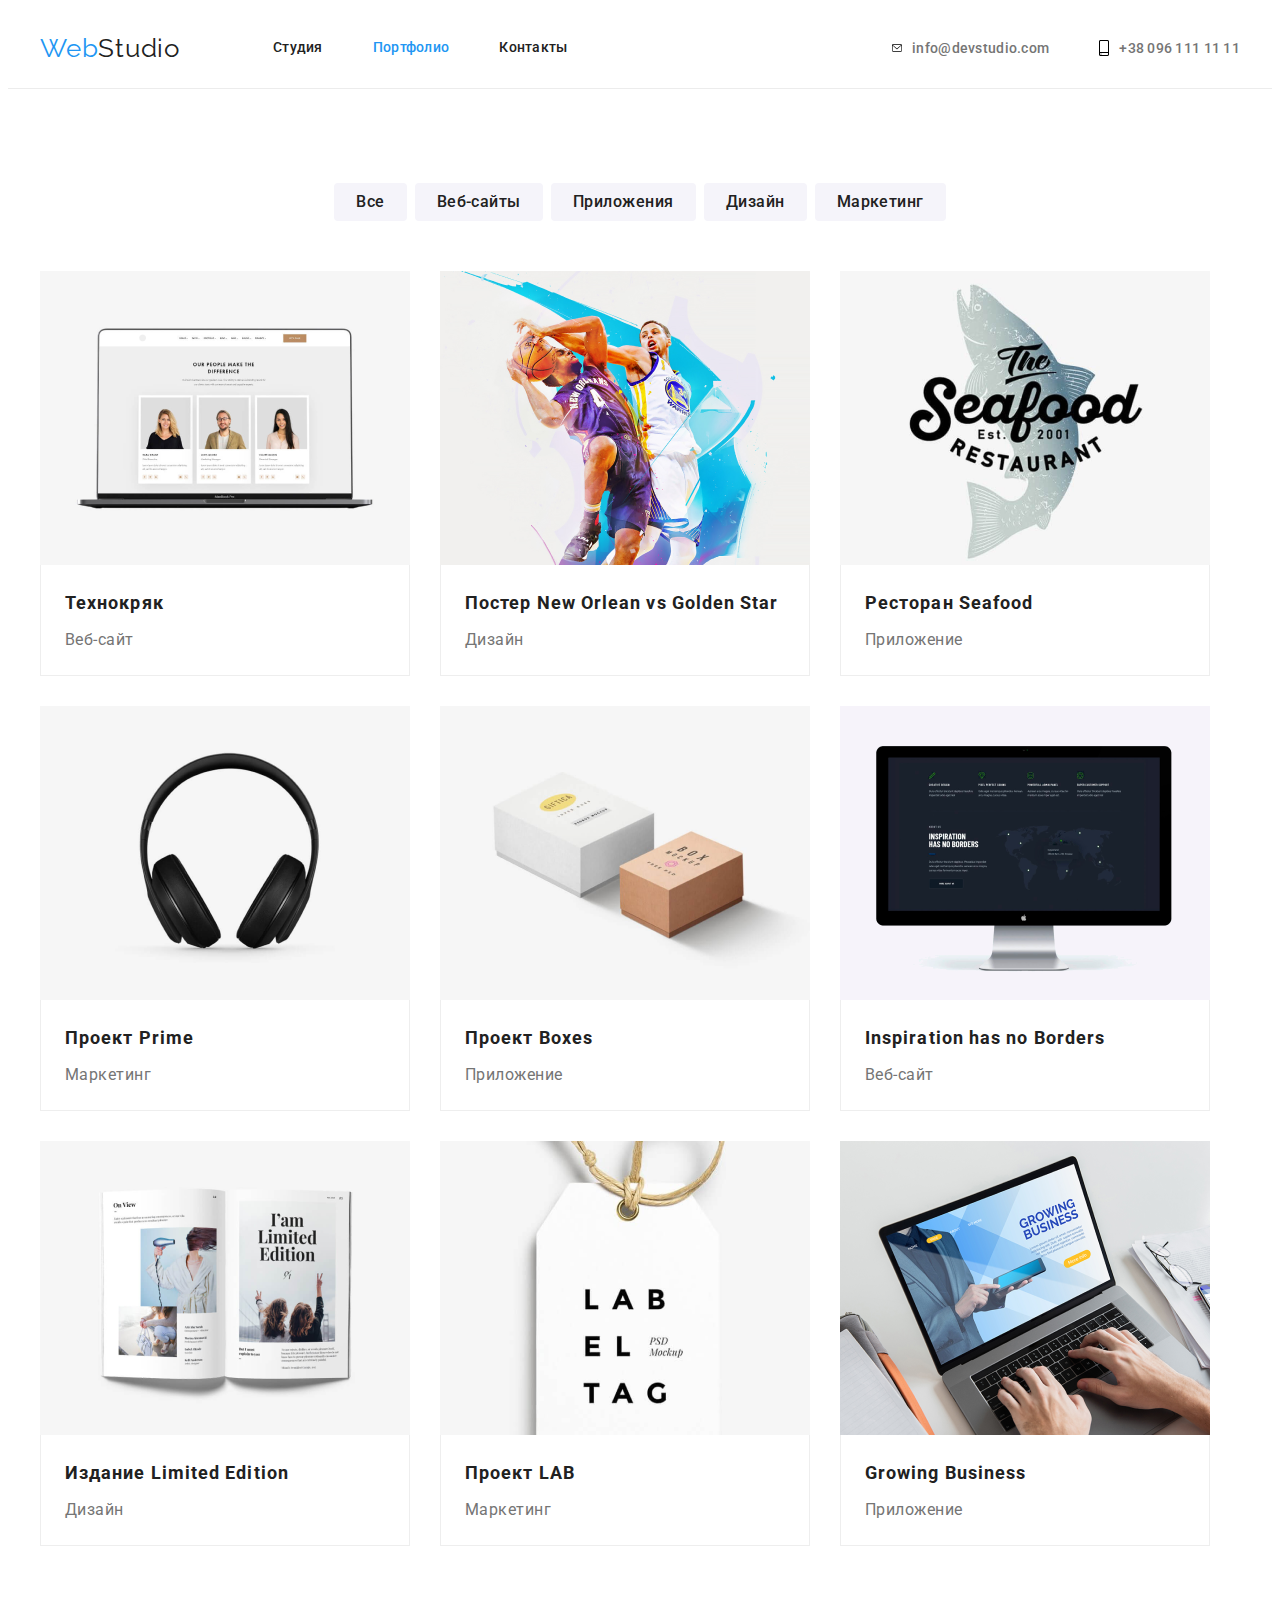
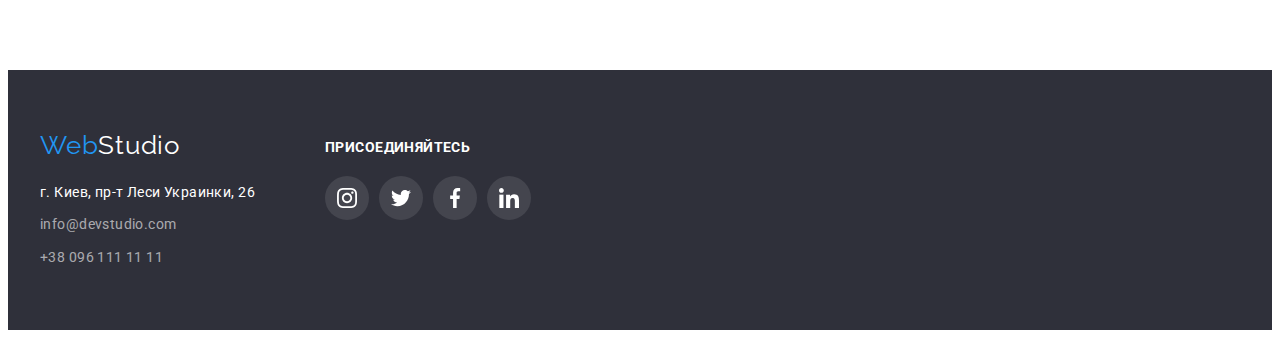
==== portfolio.html @ 453e437d "homework4" ====
<!DOCTYPE html>
<html lang="en">
  <head>
    <meta charset="UTF-8" />
    <meta http-equiv="X-UA-Compatible" content="IE=edge" />
    <meta name="viewport" content="width=device-width, initial-scale=1.0" />
    <title>Portfolio</title>
	<link rel="stylesheet" href="https://cdnjs.cloudflare.com/ajax/libs/modern-normalize/1.1.0/modern-normalize.min.css"
    integrity="sha512-wpPYUAdjBVSE4KJnH1VR1HeZfpl1ub8YT/NKx4PuQ5NmX2tKuGu6U/JRp5y+Y8XG2tV+wKQpNHVUX03MfMFn9Q=="
    crossorigin="anonymous" referrerpolicy="no-referrer" />
    <link rel="preconnect" href="https://fonts.googleapis.com" />
    <link rel="preconnect" href="https://fonts.gstatic.com" crossorigin />
    <link
      href="https://fonts.googleapis.com/css2?family=Raleway:wght@700&family=Roboto:wght@400;500;700;900&display=swap"
      rel="stylesheet"
    />
    <link rel="stylesheet" href="./css/styles.css " />
  </head>
  <body>
    <header class="header">
    <div class="container header-container">
      <a class="logo link" href="">Web<span>Studio</span></a>
      <nav>
        <ul class="site-nav list">
          <li class="item"><a href="./index.html" class="link">Студия</a></li>
          <li class="item"><a href="./portfolio.html " class="link current">Портфолио</a></li>
          <li class="item"><a href="" class="link">Контакты</a></li>
        </ul>
      </nav>
      <div class="contact">
				<a href="mailto:info@devstudio.com" class="link contact-link">
					<svg class="header-icon" width="10" height="16">
						<use href="./images/icons.svg#icon-envelope-hover"></use>
					</svg>
					info@devstudio.com</a>
				<a href="tel:+380961111111" class="link contact-link"><svg class="header-icon" width="10" height="16">
						<use href="./images/icons.svg#icon-smartphone"></use>
					</svg>
					+38 096 111 11 11
				</a>
			</div>
    </div>

  </header>


    <main>
	
      <section class="portfolio">
		<div class="container">
			 <ul class="list button-box porfolio-filter">
        <li class="button-item secondary">Все</li>
        <li class="button-item secondary">Веб-сайты</li>
        <li class="button-item secondary">Приложения</li>
        <li class="button-item secondary">Дизайн</li>
        <li class="button-item secondary">Маркетинг</li>
      </ul>
        <ul class="portfolio-box list">
          <li class="portfolio-card">
            <a href="" class="link portfolio-link">
              <img src="./images/portfolio/img1.png" width="370" alt="дисплей" />
              <div class="portfolio-info">
			  <h2 class="portfolio-title">Технокряк</h2>
              <p class="portfolio-text">Веб-сайт</p>
			  </div>
            </a>
          </li>

          <li class="portfolio-card">
            <a href="" class="link portfolio-link">
              <img src="./images/portfolio/img2.png" width="370" alt="баскетбол" />
              <div class="portfolio-info">
				<h2 class="portfolio-title">Постер New Orlean vs Golden Star</h2>
              <p class="portfolio-text">Дизайн</p>
			  </div>
            </a>
          </li>

          <li class="portfolio-card">
            <a href="" class="link portfolio-link">
              <img src="./images/portfolio/img3.png" width="370" alt="морепродукты" />
              <div class="portfolio-info">
			  <h2 class="portfolio-title">Ресторан Seafood</h2>
              <p class="portfolio-text">Приложение</p>
			  </div>
            </a>
          </li>

          <li class="portfolio-card">
            <a href="" class="link portfolio-link">
              <img src="./images/portfolio/img4.png" width="370"  alt="наушники" />
              <div class="portfolio-info">
			  <h2 class="portfolio-title">Проект Prime</h2>
              <p class="portfolio-text">Маркетинг</p>
			  </div>
            </a>
          </li>

          <li class="portfolio-card">
            <a href="" class="link portfolio-link">
              <img src="./images/portfolio/img5.png"  width="370"alt="коробки" />
             <div class="portfolio-info">
			  <h2 class="portfolio-title">Проект Boxes</h2>
              <p class="portfolio-text">Приложение</p>
			  </div>
            </a>
          </li>

          <li class="portfolio-card">
            <a href="" class="link portfolio-link">
              <img src="./images/portfolio/img6.png" width="370"  alt="монитор" />
              <div class="portfolio-info">
			  <h2 class="portfolio-title">Inspiration has no Borders</h2>
              <p class="portfolio-text">Веб-сайт</p>
			  </div>
            </a>
          </li>

          <li class="portfolio-card">
            <a href="" class="link portfolio-link">
              <img src="./images/portfolio/img7.png" width="370" alt="журнал" />
              <div class="portfolio-info">
			  <h2 class="portfolio-title">Издание Limited Edition</h2>
              <p class="portfolio-text">Дизайн</p>
			  </div>
            </a>
          </li>

          <li class="portfolio-card">
            <a href="" class="link portfolio-link">
              <img src="./images/portfolio/img8 (2).png" width="370" alt="тег" />
               <div class="portfolio-info">
			  <h2 class="portfolio-title">Проект LAB</h2>
              <p class="portfolio-text">Маркетинг</p>
			  </div>
            </a>
          </li>

          <li class="portfolio-card">
            <a href="" class="link portfolio-link">
              <img src="./images/portfolio/img9.png" width="370" alt="ноутбук" />
               <div class="portfolio-info">
			  <h2 class="portfolio-title">Growing Business</h2>
              <p class="portfolio-text">Приложение</p>
			  </div>
            </a>
          </li>
        </ul>
		</div>
      </section>
    </main>

    	<footer class="footer">
		<div class="container">
		<div class="footer-info">
		<div class="address">
				<a class="logo link logo-footer" href="">Web<span>Studio</span></a>
				<address>
					<p class="address-name">г. Киев, пр-т Леси Украинки, 26</p>

					<ul class="list">
						<li class="footer-item"><a href="mailto:info@devstudio.com"
								class="footer-link">info@devstudio.com</a></li>
						<li class="footer-item"><a href="tel:+380961111111" class="footer-link">+38 096 111 11 11</a>
						</li>
					</ul>
					</address>
		      </div>


						<div class="join">
							<p class="join-title">ПРИСОЕДИНЯЙТЕСЬ</p>

								<ul class="social-media-footer list">
							<li class="social-footer-item">
								<a class="social-footer-link link" href="">
									<svg class="social-footer-icon" width="20" height="20">
										<use href="./images/icons.svg#icon-instagram-2"></use>
									</svg>
									</a>
							</li>

							<li class="social-footer-item">
								<a class="social-footer-link link" href="">
									<svg class="social-footer-icon" width="20" height="20">
										<use href="./images/icons.svg#icon-twitter-1"></use>
										</a>
									</svg>
							</li>

							<li class="social-footer-item">
								<a class="social-footer-link link" href="">
									<svg class="social-footer-icon" width="20" height="20">
										<use href="./images/icons.svg#icon-facebook-1"></use>
									</svg>
									</a>
							</li>

							<li class="social-footer-item">
								<a class="social-footer-link link" href="">
									<svg class="social-footer-icon" width="20" height="20">
										<use href="./images/icons.svg#icon-linkedin-1"></use>
									</svg>
									</a>
							</li>
						</ul>
						</div>
						</div>

				

		</div>
	</footer>
  </body>
</html>
---- css/styles.css ----
:root {
	--primary-text-color: #212121;
	--additional-tex-color: #757575;
	--white-color: #FFFFFF;
	--accent-color: #2196F3;
	--white-transparent: rgba(255, 255, 255, 0.6);
	--button-bg-color: #F5F4FA;

}

body {
	background-color: #FFFFFF;
	color: var(--primary-text-color);
	font-family: Roboto, sans-serif;
}

/* цвет текста основной #212121 */
/* цвет текста вторичный #757575*/
/* цвет текста белый #FFFFFF */
/* цвет текста акцентный #2196F3 */
/* цвет белый прозрачный  rgba(255, 255, 255, 0.6) */
/* цвет фона основной #FFFFFF */
/* цвет фона черный #2F303A */
/* цвет фона серый  #F5F4FA */

.container {
	width: 1200px;
	padding-left: 15px;
	padding-right: 15px;
	margin: 0 auto;
}

.list {
	list-style: none;
	padding: 0px;
	margin: 0px;
}

.link {
	text-decoration: none;
}

/* header */
.header {
	border-bottom: 1px solid #ECECEC;
}

.header span {
	color: var(--primary-text-color);
}

.header-container {
	display: flex;
	align-items: center;
}

.header-icon:hover{
fill: #2196F3;
}


.logo {
	display: inline-block;
	color: var(--accent-color);
	font-family: Raleway, sans-serif;
	font-size: 26px;
	line-height: 1.19;
	letter-spacing: 0.03em;
}

/* site nav */

.site-nav {
	display: flex;
	margin-left: 93px;
}

.site-nav .item+.item {
	margin-left: 50px;
}

.site-nav .link {
	display: block;
	padding-top: 32px;
	padding-bottom: 32px;

	color: var(--primary-text-color);
	font-weight: 500;
	font-size: 14px;
	line-height: 1.14;
	letter-spacing: 0.02em;

}

.site-nav .link:hover,
.site-nav .link:focus {
	color: var(--accent-color);
}

.site-nav .link.current {
	color: var(--accent-color);
}

.contact-link:hover .header-icon,
.contact-link:focus .header-icon{
	fill: #2196F3;
}

/* contact */


.contact {
	display: flex;
	align-items: center;
	margin: 0 0 0 auto;

}

.contact .link {
	color: var(--additional-tex-color);
	font-size: 14px;
	letter-spacing: 0.02em;
	display: flex;
	align-items: center;
}

.contact .link:hover,
.contact .link:focus {
	color: var(--accent-color);
}

.contact-link {
	margin-left: 50px;
	font-weight: 500;
}

.contact-link svg {
	margin: 0 10px 0 0;
}

.contact-link:first-child {
	margin: 0;
}

/* hero */

.hero {
	background-color: #2F303A;
	text-align: center;
	
}  

.overlay {
	height: 600px;
	outline: 1ps solid black;
	margin-left: auto;
	margin-right: auto;
	background-size: cover;
	background-repeat: no-repeat;
	background-position: center;
	background-image: linear-gradient(to right,
	rgba(47, 48, 58, 0.4),
	rgba(47, 48, 58, 0.4)),
	url(../images/background/background.jpg)
	; 

}
.hero-box {
	max-width: 696px;
	text-align: center;
	margin: 0 auto;
	padding: 200px 0;

	
}

.hero-title {
	margin-top: 0;
	margin-bottom: 30px;
	color: var(--white-color);
	font-weight: 900;
	font-size: 44px;
	line-height: 1.36;
	text-transform: uppercase;
	letter-spacing: 0.06em;

}

.hero-button {
	margin-bottom: 200px;
}

/* section */

.section-title {
	margin-top: 0px;
	margin-bottom: 0px;
	color: var(--primary-text-color);
	font-weight: 700;
	font-size: 36px;
	line-height: 1.16;
	text-align: center;
	letter-spacing: 0.03em;
}

/* features */

.features {
	padding: 94px 0 0;
}

.features-list {
	display: flex;
}

.features-item {
	margin: 0 30px 0 0;
	max-width: 270px;
}

.features-item:last-child {
	margin: 0;
}

.features-item::before{
	display: block;
	content:"";
	height: 120px;
	background-repeat: no-repeat;
 	background-size: contain;
	background-position: center;
	background-color: #F5F4FA ;
	background-size:auto;
	margin: 0 0 30px;
}

.icon-attention::before{
  background-image: url(../images/background/antenna\ 1.svg);
  
}

.icon-punctuality::before{
	background-image: url(../images/background/clock\ 1.svg);
}

.icon-planning::before{
	background-image: url(../images/background/diagram\ 1.svg);}



.icon-technologies::before{
	 background-image: url(../images/background/astronaut\ 1.svg);
}


.features-title {
	color: var(--primary-text-color);
	font-weight: 700;
	font-size: 14px;
	line-height: 1.14;
	text-transform: uppercase;
	letter-spacing: 0.03em;
	margin: 0 0 10px;
}

.features-text {
	color: var(--additional-tex-color);
	font-weight: 400;
	font-size: 14px;
	line-height: 1.71;
	letter-spacing: 0.03em;
	margin: 0;
}

/* services */

.services {
	padding: 94px 0;
}

.services-list {
	display: flex;
	margin-top: 50px;
}

.services-item+.services-item {
	margin-left: 30px;
}

/* team */
.team {
	background-color: #F5F4FA;
	padding: 94px 0;

}

.team-list {
	display: flex;
	margin-top: 50px;

}

.team-card{
	font-size: 0;
	box-shadow: 0px 1px 3px rgba(0, 0, 0, 0.12), 0px 1px 1px rgba(0, 0, 0, 0.14), 0px 2px 1px rgba(0, 0, 0, 0.2);
		border-radius: 0px 0px 4px 4px;
}

.team-card+.team-card {
	margin-left: 30px;
}

.team-name {
	margin: 0 0 10px;
	color: var(--primary-text-color);
	font-weight: 500;
	font-size: 16px;
	line-height: 1.18;
	letter-spacing: 0.03em;
	text-align: center;
}

.team-position {
	margin: 0;
	color: var(--additional-tex-color);
	font-weight: 400;
	font-size: 16px;
	line-height: 1.18;
	letter-spacing: 0.03em;
	text-align: center;
}

.team-info{
	margin: 0;
	padding: 30px 0;
	background-color: #fff;
}

/* social-media */

.social-media {
	display: flex;
	justify-content: center;
}

.social-media-item:not(last child) {
	margin-right: 10px;
}

.social-media-link{
	display: flex;
	align-items: center;
	justify-content: center;
	width: 44px;
	height: 44px;
	background-color: #fff;
	border-radius: 50px;
	border: 1px solid #FFFFFF
	
}

.social-media-icon{
	fill: #AFB1B8;
}

.social-media-link:hover,
.social-media-link:focus {
	background-color: var(--accent-color);
}

.social-media-link:hover .social-media-icon,
.social-media-link:focus .social-media-icon {
fill:#FFFFFF;
}

/* clients */

.clients {
	padding: 94px 0;
}

.clients-list{
	display: flex;
	justify-content: center;
	align-items: center;
	margin-top: 50px;
	margin-bottom: 94px;
	
}

.clients-item {
	margin-right: 30px;
}
.clients-item:last-child {
	margin: 0;

}
.clients-link {
	display: flex;
	align-items: center;
	justify-content: center;
	width: 170px; 
	height: 92px ;
	border: 1px solid #AFB1B8 ;
	border-radius:4px;
}

.clients-link:hover {
	border: 1px solid #2196F3;
}

.clients-link:hover .clients-icon,
.clients-link:focus .clients-icon {
	fill: #2196F3;
}

.clients-icon {
	fill:#AFB1B8 ;

}



/* footer */
.footer {
	background-color: #2F303A;
	padding: 60px 0;

}

.footer span {
	color: var(--white-color);
}

.footer-item {
	margin: 0 0 9px;
}

.footer-item:last-child {
	margin: 0;
}


.address-name {
	display: inline-block;
	color: var(--white-color);
	font-style: normal;
	font-weight: 400;
	font-size: 14px;
	line-height: 1.71;
	letter-spacing: 0.03em;
	margin: 0 0 9px;
}

.footer-link {
	display: inline-block;
	text-decoration: none;
	color: var(--white-transparent);
	font-style: normal;
	font-weight: 400;
	font-size: 14px;
	line-height: 1.71;
	letter-spacing: 0.03em;
}


.social-media-footer {
	display: flex;
	justify-content: left;
}

.social-footer-item:not(last child) {
	margin-right: 10px;
}

.social-footer-link {
	display: flex;
	align-items: center;
	justify-content: center;
	width: 44px;
	height: 44px;
	background-color:rgba(255, 255, 255, 0.1);
	border-radius: 50px;
	}

.social-footer-icon{
	fill: #fff;}

.social-footer-link:hover ,
.social-footer-link:focus {

	background-color: var(--accent-color) ;
}

.footer-info{
	display: flex;
}

.join{
	margin-left: 70px;
	}

.logo-footer{
	margin-bottom: 20px;
}

.join-title {
	display:inline-block;
	margin-top: 10px;
	margin-bottom: 20px;
	color: var(--white-color);
	font-weight: 700;
	font-size: 14px;
	line-height: 1.14;
	letter-spacing: 0.03em;
	text-align: left;
	vertical-align: center;
}

/* button */
.button {
	display: inline-block;
	padding: 10px 32px;
	min-width: 136px;

	font-family: inherit;
	font-weight: 500;
	font-size: 16px;
	line-height: 1.62;
	text-align: center;
	letter-spacing: 0.03em;
	border-radius: 4px;
	cursor: pointer;
}

.button-item.primary,
.button.primary {
	color: var(--white-color);
	background-color: var(--accent-color);
	border: transparent;
}

.button-item.secondary,
.button.secondary {
	color: var(--primary-text-color);
	background-color: var(--button-bg-color));
	border: transparent;
}

.button-item.secondary:hover,
.button-item.secondary:focus,
.button.secondary:hover,
.button.secondary:focus {
	color: var(--white-color);
	background-color: var(--accent-color);
	border: transparent;
}

.button-box {
	display: flex;
	justify-content: center;
}

.button-item {
	margin-left: 8px;
	font-size: 16px;
	line-height: 1.62;
	text-align: center;
	letter-spacing: 0.03em;
	border-radius: 4px;
	padding: 6px 22px;
	background-color:#F5F4FA;
	cursor: pointer;
	font-weight: 500;
}
.button-item:first-child {
margin: 0;

}
/* portfolio */

.porfolio-filter {

	margin: 0 0 50px;
}

.portfolio {
padding: 94px 0;
}

.portfolio h2 {
	color: var(--primary-text-color);
	font-weight: 700;
	font-size: 18px;
	line-height: 2;
	letter-spacing: 0.06em;
}

.portfolio p {
	color: var(--additional-tex-color);
	font-weight: 400;
	font-size: 16px;
	line-height: 1.87;
	letter-spacing: 0.03em;
}

.portfolio-box {
	display: flex;
	flex-wrap: wrap;
	margin: 0 -15px;
}

.portfolio-card {
	margin: 0 15px 30px;
	max-width: 370px;
}

.portfolio-info{
	border: 1px solid #EEEEEE;
	border-top: none;
	padding: 20px 24px;
}
.portfolio-link {
	font-size: 0;
	display: block;
}

.portfolio-title {
	margin: 0 0 4px;
}

.portfolio-text {
	margin: 0;
}
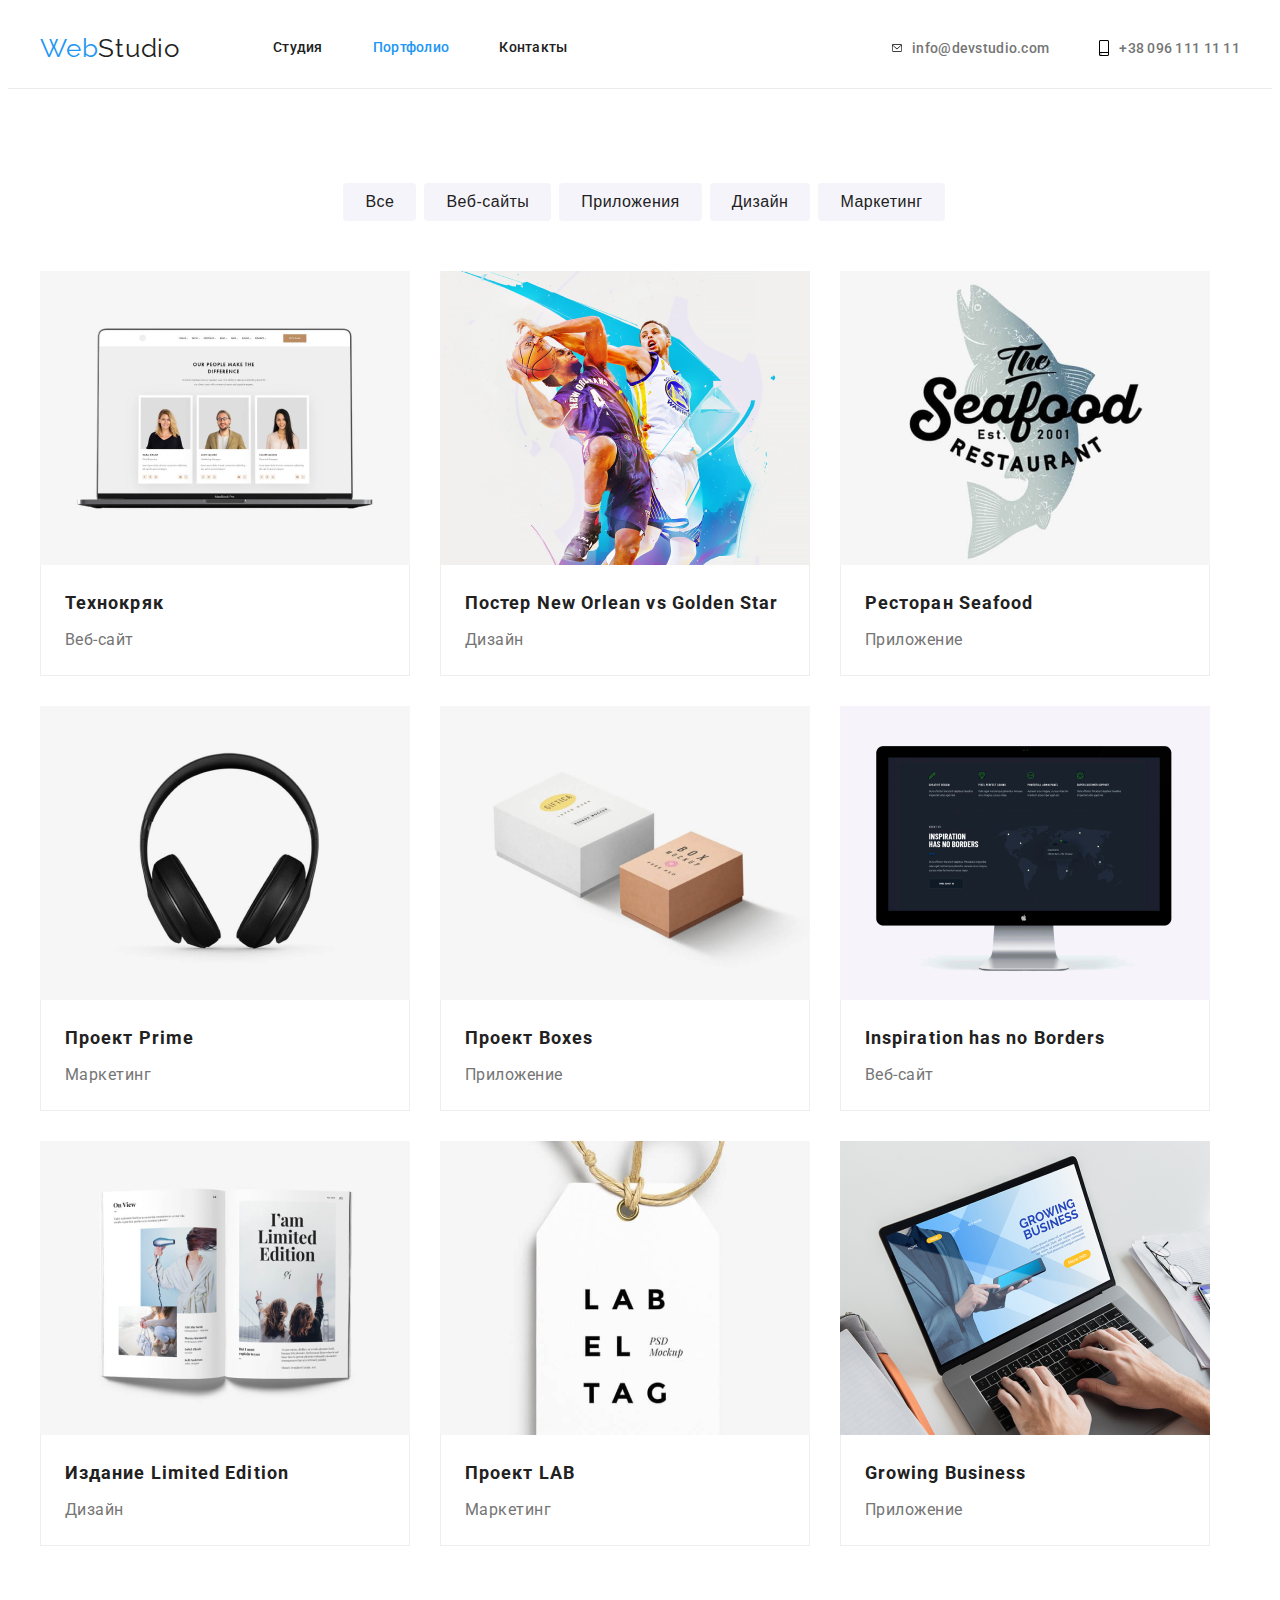
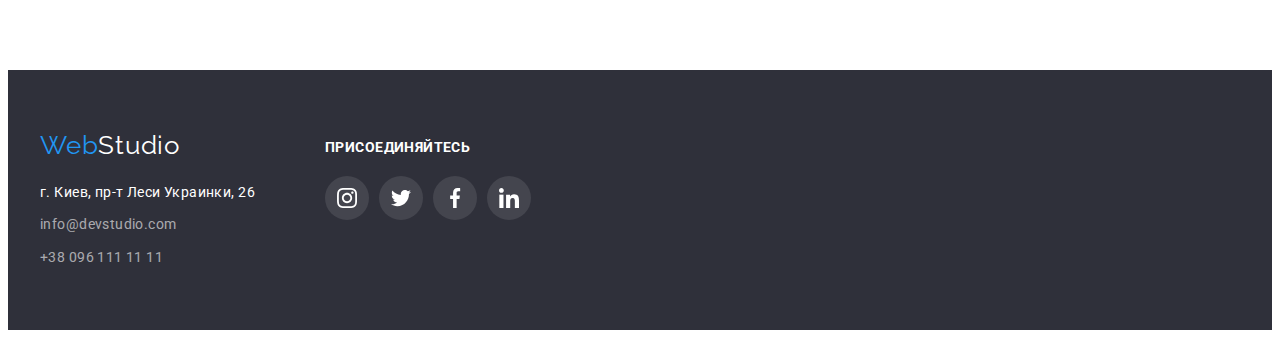
==== commit a6f8055d: "homework4" ====
--- a/portfolio.html
+++ b/portfolio.html
@@ -49,13 +49,17 @@
       <section class="portfolio">
 		<div class="container">
 			 <ul class="list button-box porfolio-filter">
-        <li class="button-item secondary">Все</li>
-        <li class="button-item secondary">Веб-сайты</li>
-        <li class="button-item secondary">Приложения</li>
-        <li class="button-item secondary">Дизайн</li>
-        <li class="button-item secondary">Маркетинг</li>
-      </ul>
-        <ul class="portfolio-box list">
+        
+		<li><button type="button" class="button-item secondary">Все</button></li>
+        <li><button type="button" class="button-item secondary">Веб-сайты</button></li>
+        <li><button type="button" class="button-item secondary">Приложения</button></li>
+        <li><button type="button" class="button-item secondary">Дизайн</button></li>
+        <li><button type="button" class="button-item secondary">Маркетинг</button></li>
+
+
+		 </ul>
+
+		 <ul class="portfolio-box list">
           <li class="portfolio-card">
             <a href="" class="link portfolio-link">
               <img src="./images/portfolio/img1.png" width="370" alt="дисплей" />
--- a/css/styles.css
+++ b/css/styles.css
@@ -232,6 +232,8 @@
 	background-color: #F5F4FA ;
 	background-size:auto;
 	margin: 0 0 30px;
+	border-radius: 4px;
+
 }
 
 .icon-attention::before{
@@ -322,6 +324,7 @@
 
 .team-position {
 	margin: 0;
+	margin-bottom: 16px;
 	color: var(--additional-tex-color);
 	font-weight: 400;
 	font-size: 16px;
@@ -384,7 +387,6 @@
 	justify-content: center;
 	align-items: center;
 	margin-top: 50px;
-	margin-bottom: 94px;
 	
 }
 
@@ -573,10 +575,7 @@
 	cursor: pointer;
 	font-weight: 500;
 }
-.button-item:first-child {
-margin: 0;
-
-}
+
 /* portfolio */
 
 .porfolio-filter {
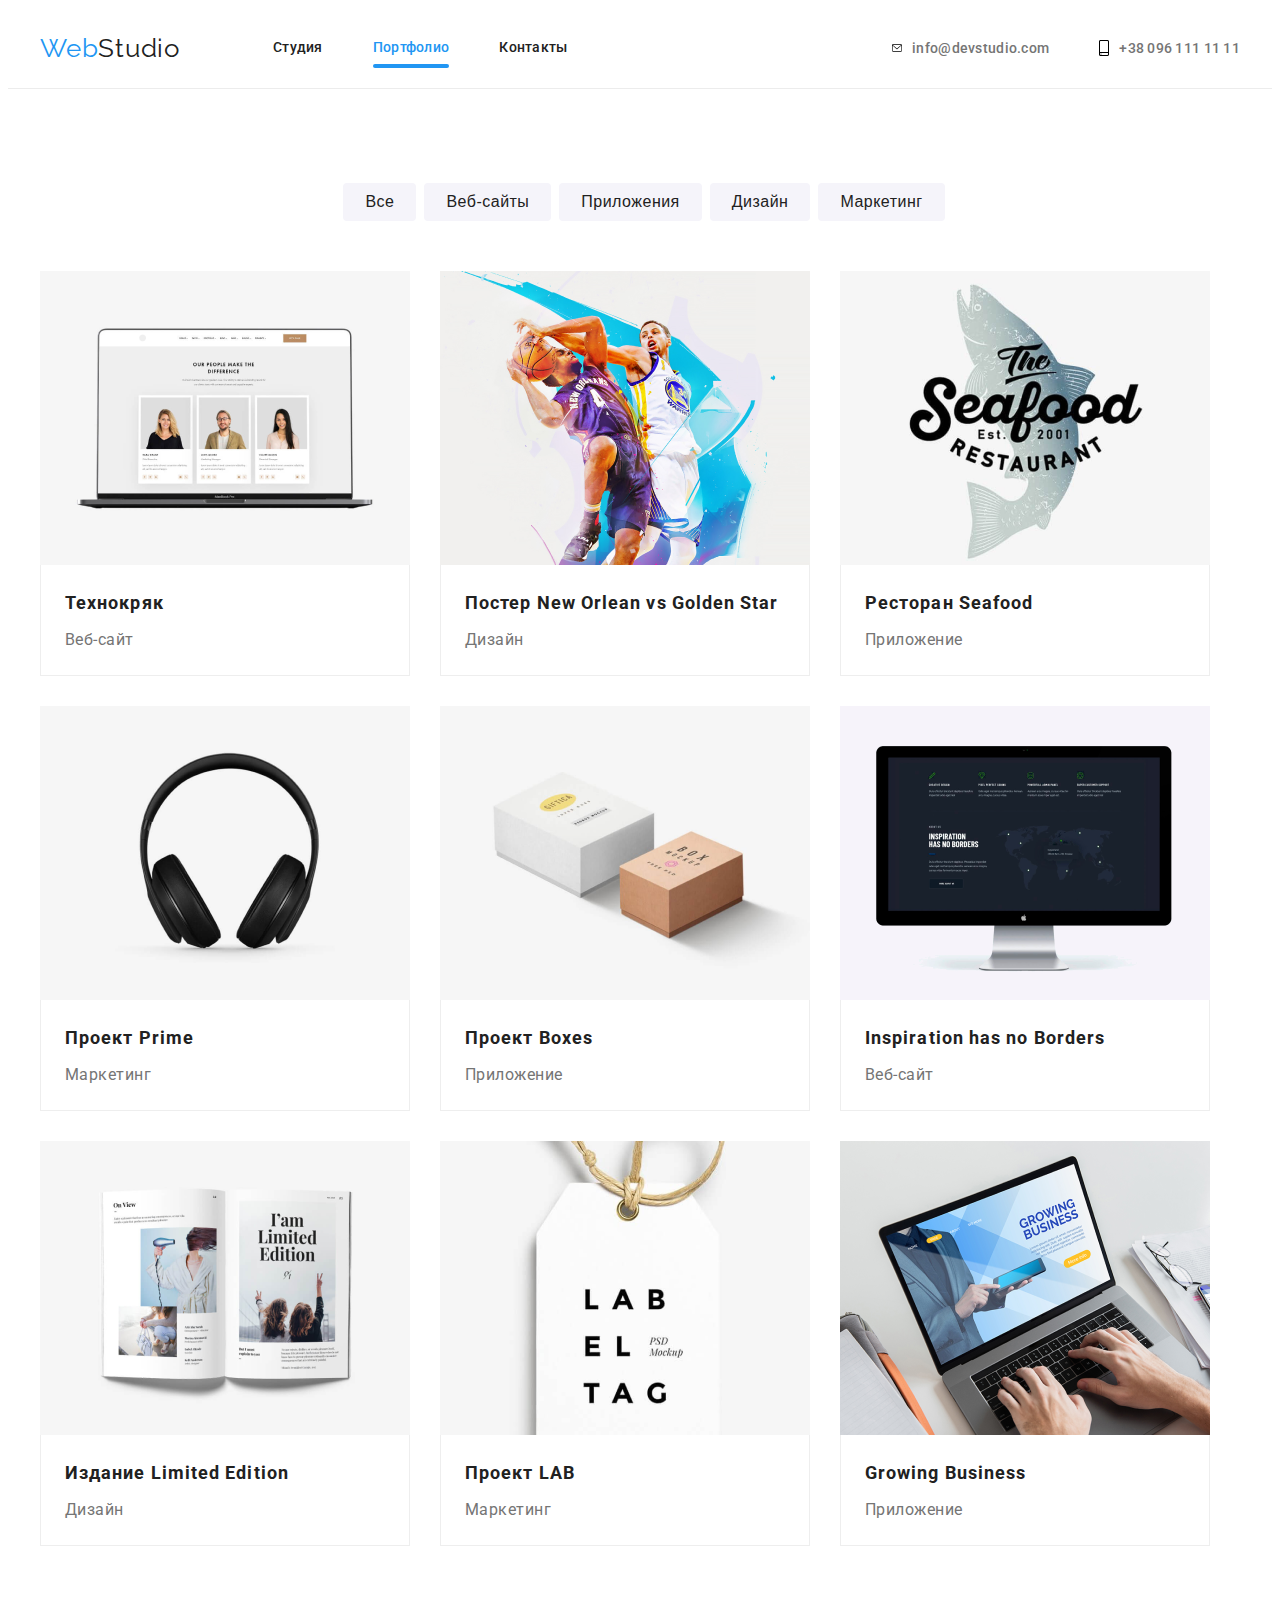
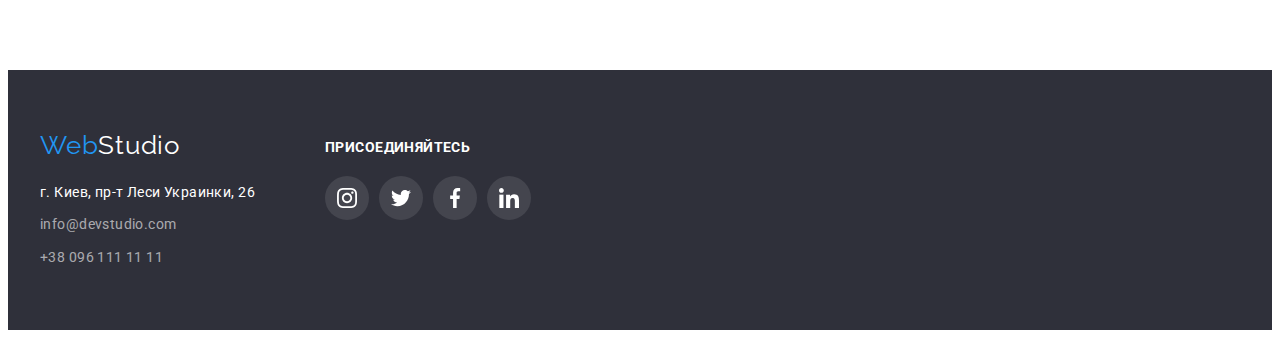
==== commit 0ab7870a: "homework5" ====
--- a/portfolio.html
+++ b/portfolio.html
@@ -14,6 +14,10 @@
       href="https://fonts.googleapis.com/css2?family=Raleway:wght@700&family=Roboto:wght@400;500;700;900&display=swap"
       rel="stylesheet"
     />
+	<link
+    rel="stylesheet"
+    href="https://cdnjs.cloudflare.com/ajax/libs/animate.css/4.1.1/animate.min.css"
+  />
     <link rel="stylesheet" href="./css/styles.css " />
   </head>
   <body>
--- a/css/styles.css
+++ b/css/styles.css
@@ -54,6 +54,11 @@
 	align-items: center;
 }
 
+.header-icon{
+	
+	transition: color 250ms cubic-bezier(0.4, 0, 0.2, 1);
+}
+
 .header-icon:hover{
 fill: #2196F3;
 }
@@ -90,6 +95,27 @@
 	line-height: 1.14;
 	letter-spacing: 0.02em;
 
+	transition: color 250ms cubic-bezier(0.4, 0, 0.2, 1);
+}
+
+.current{
+	position: relative;
+}
+
+.current::before{
+content:"";
+position: absolute;
+bottom: 0;
+left: 0;
+
+transform: translateY(-20px);
+
+width: 100%;
+height: 4px;
+display: inline-block;
+margin-right: 10px;
+background-color:var(--accent-color) ;
+border-radius: 2px;
 }
 
 .site-nav .link:hover,
@@ -122,6 +148,8 @@
 	letter-spacing: 0.02em;
 	display: flex;
 	align-items: center;
+
+	transition: color 250ms cubic-bezier(0.4, 0, 0.2, 1);
 }
 
 .contact .link:hover,
@@ -283,11 +311,44 @@
 .services-list {
 	display: flex;
 	margin-top: 50px;
+	font-size: 0;
 }
 
 .services-item+.services-item {
 	margin-left: 30px;
 }
+
+.services-item{
+	position: relative;
+}
+.services-box{
+	display: flex;
+	justify-content: center;
+	align-items: center;
+	position: absolute;
+	width: 100%;
+	height: 70px;
+	bottom: 0;
+	background: rgba(47, 48, 58, 0.8);
+
+}
+
+.services-descr{
+	position:absolute;
+	margin-left: 30px ;
+	font-family: 'Roboto';
+	font-weight: 700;
+	font-size: 14px;
+	line-height: 16px;
+	text-align: center;
+	letter-spacing: 0.03em;
+	text-transform: uppercase;
+
+	color: #FFFFFF;
+}
+
+
+
 
 /* team */
 .team {
@@ -305,7 +366,7 @@
 .team-card{
 	font-size: 0;
 	box-shadow: 0px 1px 3px rgba(0, 0, 0, 0.12), 0px 1px 1px rgba(0, 0, 0, 0.14), 0px 2px 1px rgba(0, 0, 0, 0.2);
-		border-radius: 0px 0px 4px 4px;
+	border-radius: 0px 0px 4px 4px;
 }
 
 .team-card+.team-card {
@@ -358,12 +419,15 @@
 	height: 44px;
 	background-color: #fff;
 	border-radius: 50px;
-	border: 1px solid #FFFFFF
+	border: 1px solid #FFFFFF;
+
+	transition: color 250ms cubic-bezier(0.4, 0, 0.2, 1);
 	
 }
 
 .social-media-icon{
 	fill: #AFB1B8;
+
 }
 
 .social-media-link:hover,
@@ -405,6 +469,8 @@
 	height: 92px ;
 	border: 1px solid #AFB1B8 ;
 	border-radius:4px;
+
+	transition: color 250ms cubic-bezier(0.4, 0, 0.2, 1);
 }
 
 .clients-link:hover {
@@ -483,10 +549,14 @@
 	height: 44px;
 	background-color:rgba(255, 255, 255, 0.1);
 	border-radius: 50px;
+
+	transition: color 250ms cubic-bezier(0.4, 0, 0.2, 1);
 	}
 
 .social-footer-icon{
-	fill: #fff;}
+	fill: #fff;
+
+}
 
 .social-footer-link:hover ,
 .social-footer-link:focus {
@@ -540,6 +610,8 @@
 	color: var(--white-color);
 	background-color: var(--accent-color);
 	border: transparent;
+
+	transition: color 250ms cubic-bezier(0.4, 0, 0.2, 1);
 }
 
 .button-item.secondary,
@@ -547,6 +619,7 @@
 	color: var(--primary-text-color);
 	background-color: var(--button-bg-color));
 	border: transparent;
+	transition: color 250ms cubic-bezier(0.4, 0, 0.2, 1);
 }
 
 .button-item.secondary:hover,
@@ -609,25 +682,70 @@
 	margin: 0 -15px;
 }
 
+
 .portfolio-card {
 	margin: 0 15px 30px;
 	max-width: 370px;
-}
+
+}
+
+
 
 .portfolio-info{
 	border: 1px solid #EEEEEE;
 	border-top: none;
 	padding: 20px 24px;
 }
+
+
 .portfolio-link {
 	font-size: 0;
 	display: block;
 }
 
+.portfolio-link:hover {
+	box-shadow: 1px 4px 6px 0px #00000029;
+}
+
 .portfolio-title {
 	margin: 0 0 4px;
 }
 
 .portfolio-text {
 	margin: 0;
+}
+
+
+
+/* modal */
+
+.backdrop {
+	position: fixed;
+	top: 0;
+	left: 0;
+	width: 100%;
+	height: 100%;
+	background-color: rgba(0, 0, 0, 0.2);
+}
+
+.backdrop.is-hidden{
+	visibility: hidden;
+	opacity: 0;
+	pointer-events: none;
+}
+
+.modal {
+	position: absolute;
+	top: 50%;
+	left: 50%;
+	transform: translate(-50%, -50%);
+	
+	width: 528px;
+	height: 581px;
+	background-color: #fff;
+
+
+	border-radius: 4px;
+	box-shadow: 0px 2px rgba(0, 0, 0, 0.2) ;
+	
 }